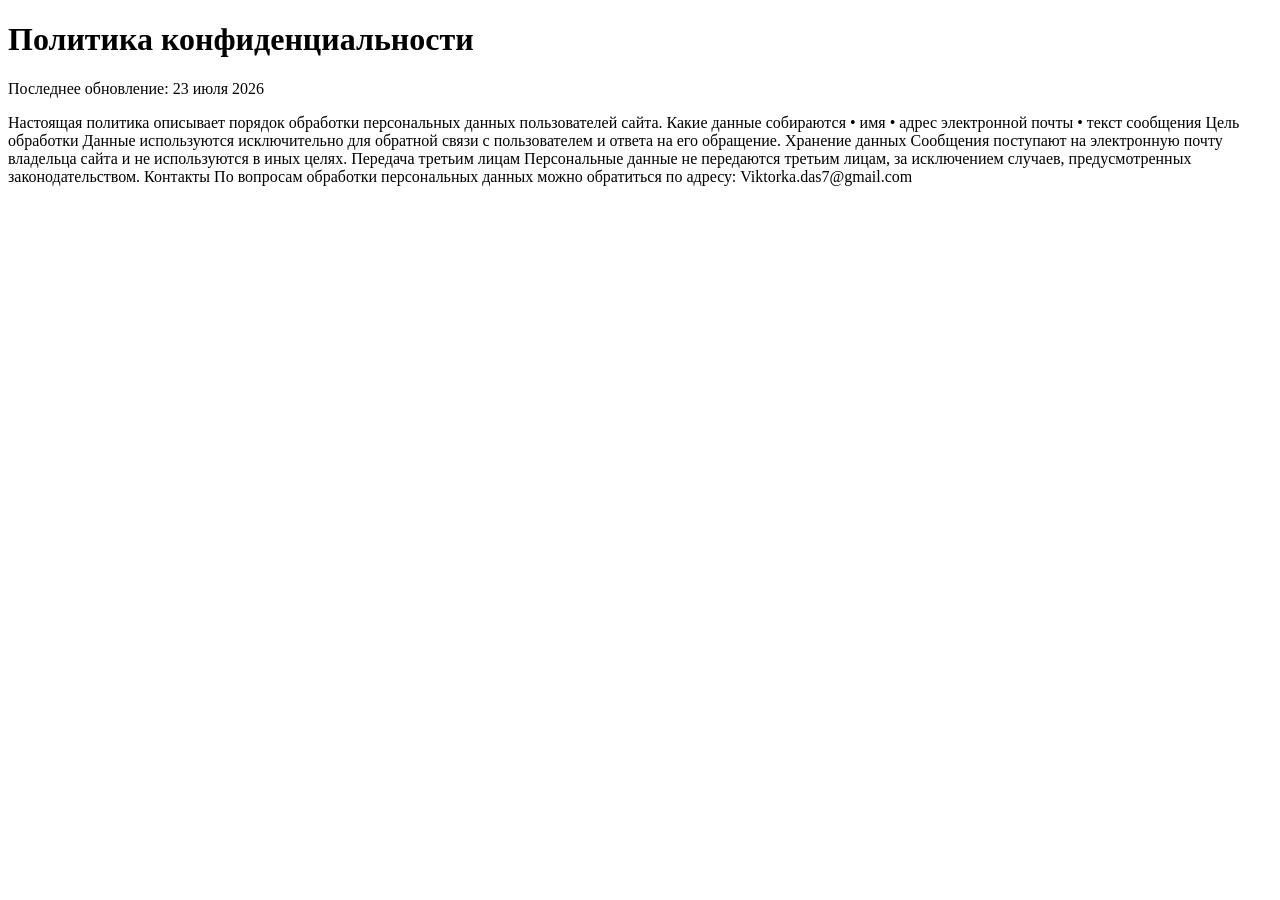
==== privacy.html @ 5bdad172 "privacy-sources" ====
<!DOCTYPE html>
<html lang="ru">
<head>
    <meta charset="UTF-8">
    <meta name="viewport" content="width=device-width, initial-scale=1.0">
    <title>Политика конфиденциальности</title>
</head>
<body>

<h1>Политика конфиденциальности</h1>

<p>Последнее обновление: 23 июля 2026</p>

Настоящая политика описывает порядок обработки персональных данных пользователей сайта.

Какие данные собираются

• имя
• адрес электронной почты
• текст сообщения

Цель обработки

Данные используются исключительно для обратной связи с пользователем и ответа на его обращение.

Хранение данных

Сообщения поступают на электронную почту владельца сайта и не используются в иных целях.

Передача третьим лицам

Персональные данные не передаются третьим лицам, за исключением случаев, предусмотренных законодательством.

Контакты

По вопросам обработки персональных данных можно обратиться по адресу:

Viktorka.das7@gmail.com
</body>
</html>
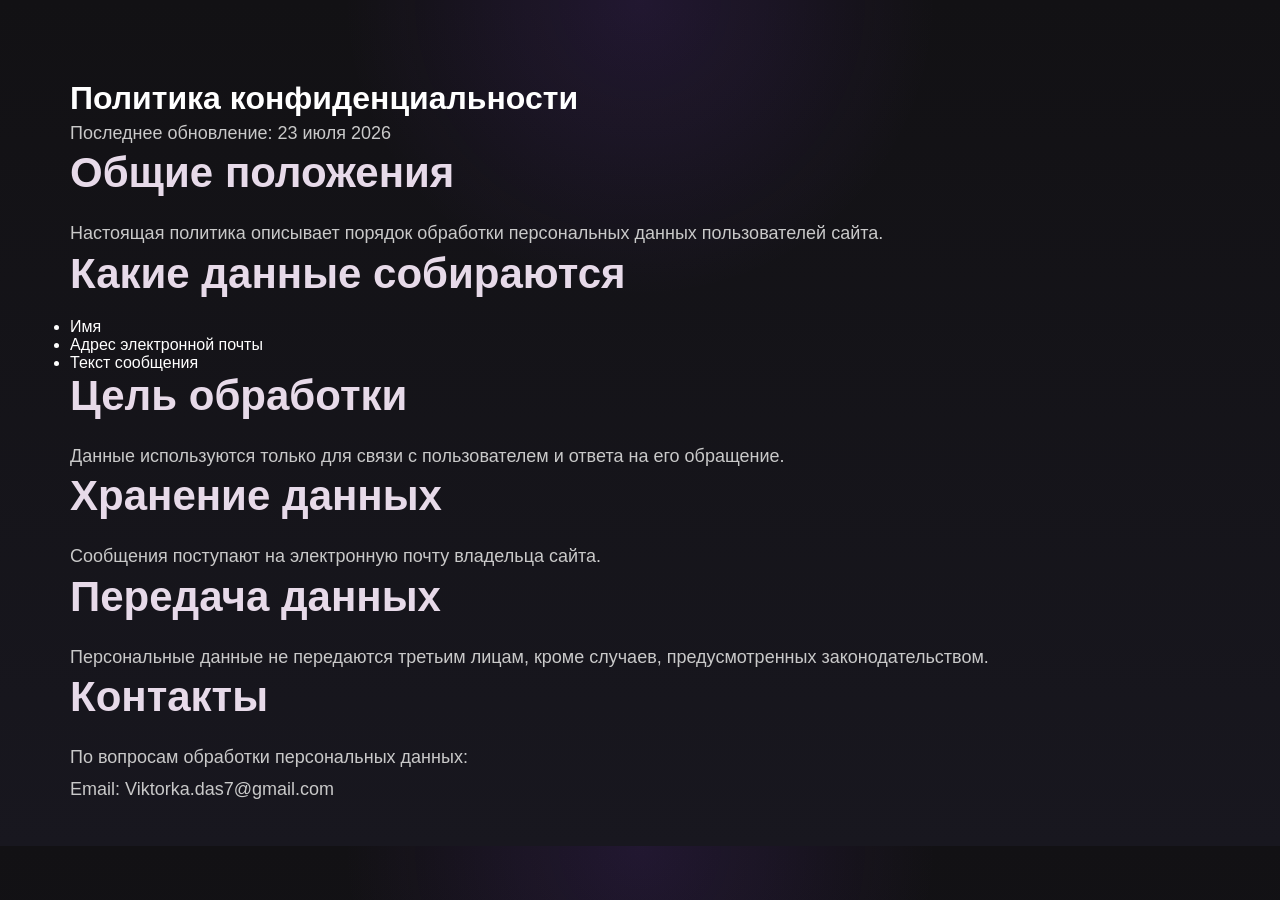
==== commit 9ac7f954: "imrove design" ====
--- a/privacy.html
+++ b/privacy.html
@@ -4,37 +4,88 @@
     <meta charset="UTF-8">
     <meta name="viewport" content="width=device-width, initial-scale=1.0">
     <title>Политика конфиденциальности</title>
+    <link rel="stylesheet" href="styles.css">
 </head>
 <body>
 
+<main>
+
 <h1>Политика конфиденциальности</h1>
 
-<p>Последнее обновление: 23 июля 2026</p>
+<p>
+Последнее обновление: 23 июля 2026
+</p>
 
+<section>
+<h2>Общие положения</h2>
+
+<p>
 Настоящая политика описывает порядок обработки персональных данных пользователей сайта.
+</p>
 
-Какие данные собираются
+</section>
 
-• имя
-• адрес электронной почты
-• текст сообщения
 
-Цель обработки
+<section>
 
-Данные используются исключительно для обратной связи с пользователем и ответа на его обращение.
+<h2>Какие данные собираются</h2>
 
-Хранение данных
+<ul>
+<li>Имя</li>
+<li>Адрес электронной почты</li>
+<li>Текст сообщения</li>
+</ul>
 
-Сообщения поступают на электронную почту владельца сайта и не используются в иных целях.
+</section>
 
-Передача третьим лицам
 
-Персональные данные не передаются третьим лицам, за исключением случаев, предусмотренных законодательством.
+<section>
 
-Контакты
+<h2>Цель обработки</h2>
 
-По вопросам обработки персональных данных можно обратиться по адресу:
+<p>
+Данные используются только для связи с пользователем и ответа на его обращение.
+</p>
 
-Viktorka.das7@gmail.com
+</section>
+
+
+<section>
+
+<h2>Хранение данных</h2>
+
+<p>
+Сообщения поступают на электронную почту владельца сайта.
+</p>
+
+</section>
+
+
+<section>
+
+<h2>Передача данных</h2>
+
+<p>
+Персональные данные не передаются третьим лицам, кроме случаев, предусмотренных законодательством.
+</p>
+
+</section>
+
+
+<section>
+
+<h2>Контакты</h2>
+
+<p>
+По вопросам обработки персональных данных:
+<br>
+Email: Viktorka.das7@gmail.com
+</p>
+
+</section>
+
+</main>
+
+
 </body>
 </html>
--- a/styles.css
+++ b/styles.css
@@ -0,0 +1,832 @@
+/* ==========================================
+                Colors
+========================================== */
+:root{
+
+--bg:#181818;
+
+--text:#ffffff;
+
+--text-light:#cfcfcf;
+
+--accent:#8e33ff;
+
+--card:#232323;
+
+}
+
+/* ==========================================
+                RESET
+========================================== */
+
+*{
+    margin:0;
+    padding:0;
+    box-sizing:border-box;
+}
+
+html{
+    scroll-behavior:smooth;
+}
+
+body{
+    font-family:Arial, Helvetica, sans-serif;
+    background: radial-gradient(circle at top, rgba(145, 69, 255, 0.12), transparent 28%),
+                linear-gradient(180deg, #121114 0%, #18171f 100%);
+    color:var(--text);
+    overflow-x:hidden;
+}
+
+img {
+    max-width: 100%;
+    display: block;
+}
+
+a {
+    color: inherit;
+    text-decoration: none;
+}
+
+button,
+input,
+textarea {
+    font: inherit;
+}
+
+/* ==========================================
+                HEADER
+========================================== */
+
+header{
+    min-height:100vh;
+    background:
+        linear-gradient(
+            rgba(18, 18, 18, 0.95),
+            rgba(28, 20, 38, 0.9)
+        );
+    padding: 0 20px;
+}
+
+.header-inner {
+    width: min(1200px, 100%);
+    margin: 0 auto;
+    display: grid;
+    gap: 48px;
+}
+
+
+/* ==========================================
+              TOP BAR
+========================================== */
+
+.top-bar{
+    display:flex;
+    justify-content:space-between;
+    align-items:center;
+    padding:25px 0;
+}
+
+
+/* ==========================================
+                LOGO
+========================================== */
+
+.logo{
+
+    position:relative;
+
+}
+
+.logo::before{
+
+    content:"";
+
+    position:absolute;
+
+    inset:-12px;
+
+    background:white;
+
+    filter:blur(35px);
+
+    opacity:.18;
+
+    z-index:-1;
+
+}
+
+.logo img{
+
+    height:70px;
+
+    display:block;
+
+    border-radius:40%;
+
+}
+
+
+/* ==========================================
+              NAVIGATION
+========================================== */
+
+.navigation{
+    display:flex;
+    align-items:center;
+    gap: 12px;
+}
+
+.navigation a{
+    text-decoration:none;
+    color:white;
+    padding:0 20px;
+    font-size:17px;
+    transition:.3s;
+}
+
+.navigation a:not(:last-child){
+    border-right:1px solid rgba(255,255,255,.18);
+}
+
+.navigation a:hover{
+    color:#d9c3ff;
+}
+
+
+/* ==========================================
+                HERO
+========================================== */
+
+.hero{
+    display:grid;
+    grid-template-columns:1fr 500px;
+    align-items:center;
+    gap:60px;
+    padding:70px 0 40px;
+    width: min(1120px, 100%);
+    margin: 0 auto;
+}
+
+
+/* ==========================================
+            HERO LEFT
+========================================== */
+
+.hero-content{
+
+    display:flex;
+
+    flex-direction:column;
+
+    gap:45px;
+
+}
+
+
+.hero-text{
+
+    display:flex;
+
+    flex-direction:column;
+
+    gap:20px;
+
+}
+
+
+.hero-text h1{
+    font-size:72px;
+    line-height:1.02;
+    letter-spacing:-2px;
+    max-width: 740px;
+}
+
+.profession{
+    font-size:24px;
+    color:#d6d6d6;
+}
+
+.description{
+    font-size:20px;
+    color:#c9c9c9;
+    max-width:680px;
+    line-height:1.7;
+}
+
+
+/* ==========================================
+                BUTTONS
+========================================== */
+
+.hero-buttons{
+
+    display:flex;
+
+    gap:20px;
+
+}
+
+.hero-buttons a{
+    display: inline-flex;
+    align-items: center;
+    justify-content: center;
+    text-decoration:none;
+    color:white;
+    padding:15px 32px;
+    border-radius:14px;
+    transition:.35s;
+}
+
+
+.primary{
+
+    background:#9018a3;
+
+}
+
+.primary:hover{
+
+    transform:translateY(-4px);
+
+    box-shadow:
+    0 10px 35px rgba(209, 60, 255, 0.45);
+
+}
+
+
+.secondary{
+
+    border:1px solid rgba(255,255,255,.25);
+
+    backdrop-filter:blur(10px);
+
+}
+
+.secondary:hover{
+
+    background:rgba(255,255,255,.08);
+
+}
+
+
+/* ==========================================
+                PHOTO
+========================================== */
+
+.hero-photo{
+
+    display:flex;
+
+    justify-content:center;
+
+    align-items:center;
+
+    position:relative;
+
+}
+
+
+/* красивое свечение */
+
+.hero-photo::before{
+
+    content:"";
+
+    position:absolute;
+
+    width:600px;
+
+    height:600px;
+
+    border-radius:50%;
+
+    background:
+
+    radial-gradient(
+
+    circle,
+
+    rgba(123,97,255,.9),
+
+    rgba(101, 70, 254, 0.15),
+
+    transparent
+
+    );
+
+    filter:blur(70px);
+
+    z-index:-1;
+
+}
+
+
+/* фотография */
+
+.hero-photo img{
+    width:600px;
+    max-width: 100%;
+    aspect-ratio: 1 / 1;
+    object-fit: cover;
+    border-radius:50%;
+    border:5px solid rgba(255,255,255,.08);
+    box-shadow: 0 25px 80px rgba(0,0,0,.45);
+    transition:.4s;
+}
+.hero-photo img:hover{
+
+    transform:scale(1.03);
+
+}
+
+
+/* ==========================================
+                MOBILE
+========================================== */
+
+@media(max-width:1100px){
+
+    .hero{
+
+        grid-template-columns:1fr;
+
+        text-align:center;
+
+    }
+
+    .hero-content{
+
+        align-items:center;
+
+    }
+
+    .hero-buttons{
+
+        justify-content:center;
+
+    }
+
+    .hero-text h1{
+
+        font-size:58px;
+
+    }
+
+    .top-bar{
+
+        flex-direction:column;
+
+        gap:25px;
+
+    }
+
+    .navigation{
+        flex-wrap:wrap;
+        justify-content:center;
+    }
+
+    .navigation a:not(:last-child){
+        border-right: none;
+    }
+
+    .hero-photo{
+
+        order:-1;
+
+    }
+
+    .hero-photo img{
+
+        width:430px;
+
+        height:430px;
+
+    }
+
+}
+
+/* ==========================================
+                MAIN PART
+========================================== */
+
+main {
+    margin: 0 auto;
+    padding: 80px 70px 40px;
+}
+
+h2 {
+    font-size: 42px;
+    color: #e7dae9;
+    margin-bottom: 20px;
+}
+
+p {
+    font-size: 18px;
+    color: #c9c9c9;
+    line-height: 1.8;
+}
+
+.info {
+    display: grid;
+    grid-template-columns: 1.4fr 1fr;
+    gap: 40px;
+    align-items: flex-start;
+    margin-bottom: 60px;
+}
+
+.info-text p {
+    margin-bottom: 18px;
+}
+
+.info-cards {
+    display: grid;
+    gap: 20px;
+}
+
+.info-card {
+    padding: 28px 22px;
+    border-radius: 24px;
+    background: rgba(255, 255, 255, 0.06);
+    border: 1px solid rgba(255, 255, 255, 0.08);
+}
+
+.info-card span {
+    display: block;
+    font-size: 32px;
+    font-weight: 700;
+    color: #fff;
+    margin-bottom: 8px;
+}
+
+.skills-section {
+    margin-bottom: 60px;
+}
+
+.skills-list {
+    display: grid;
+    grid-template-columns: repeat(3, minmax(140px, 1fr));
+    gap: 20px;
+    padding: 0;
+}
+
+.skills-list li {
+    list-style: none;
+    display: flex;
+    align-items: center;
+    justify-content: center;
+    min-height: 90px;
+    border-radius: 18px;
+    background: rgba(255, 255, 255, 0.06);
+    border: 1px solid rgba(255, 255, 255, 0.08);
+    color: #fff;
+    font-weight: 600;
+}
+
+.projects-section {
+    margin-bottom: 60px;
+}
+
+.projects-grid {
+    display: grid;
+    grid-template-columns: repeat(2, minmax(0, 1fr));
+    gap: 24px;
+}
+
+.project-card {
+    padding: 24px;
+    border-radius: 28px;
+    background: rgba(255, 255, 255, 0.05);
+    border: 1px solid rgba(255, 255, 255, 0.08);
+}
+
+.project-card h3 {
+    font-size: 26px;
+    margin: 18px 0 12px;
+    color: #fff;
+}
+
+.project-card p {
+    margin: 0;
+}
+
+.project-preview {
+    min-height: 180px;
+    border-radius: 20px;
+    background: linear-gradient(135deg, rgba(145, 69, 255, 0.16), rgba(45, 26, 85, 0.8));
+}
+
+.services-section {
+    margin-bottom: 60px;
+}
+
+.services-grid {
+    display: grid;
+    grid-template-columns: 1.1fr 1fr;
+    gap: 30px;
+    align-items: center;
+}
+
+.service-visual img {
+    width: 100%;
+    height: auto;
+    display: block;
+    border-radius: 30px;
+    object-fit: cover;
+    border: 1px solid rgba(255, 255, 255, 0.08);
+}
+
+.service-list {
+    display: grid;
+    gap: 18px;
+}
+
+.service-card {
+    padding: 24px;
+    border-radius: 24px;
+    background: rgba(255, 255, 255, 0.06);
+    border: 1px solid rgba(255, 255, 255, 0.08);
+}
+
+.service-card h3 {
+    margin-bottom: 10px;
+}
+
+.review-section {
+    margin-bottom: 60px;
+}
+
+.review-card {
+    max-width: 900px;
+    padding: 32px 34px;
+    border-radius: 28px;
+    background: rgba(255, 255, 255, 0.06);
+    border: 1px solid rgba(255, 255, 255, 0.08);
+}
+
+.review-card p {
+    font-size: 20px;
+    margin-bottom: 16px;
+}
+
+.review-card span {
+    display: block;
+    color: #d6c1ff;
+    font-weight: 600;
+}
+
+.contact-section {
+    display: grid;
+    grid-template-columns: 1fr 1fr;
+    gap: 40px;
+    align-items: start;
+    padding: 40px;
+    border-radius: 32px;
+    background: rgba(255, 255, 255, 0.04);
+    border: 1px solid rgba(255, 255, 255, 0.08);
+}
+
+.contact-copy {
+    max-width: 520px;
+}
+
+.contact-copy p {
+    margin-top: 12px;
+}
+
+form {
+    display: grid;
+    gap: 18px;
+}
+
+form label {
+    color: #dcd6e2;
+    font-size: 15px;
+    font-weight: 600;
+}
+
+form input,
+form textarea {
+    width: 100%;
+    padding: 16px 18px;
+    border-radius: 16px;
+    border: 1px solid rgba(255, 255, 255, 0.1);
+    background: rgba(255, 255, 255, 0.06);
+    color: #fff;
+    resize: vertical;
+}
+
+form textarea {
+    min-height: 160px;
+}
+
+form button {
+    margin-top: 6px;
+    padding: 16px 24px;
+    border-radius: 16px;
+    border: none;
+    background: #c13dd5;
+    color: #fff;
+    font-size: 16px;
+    font-weight: 600;
+    cursor: pointer;
+}
+
+footer {
+    display: flex;
+    flex-wrap: wrap;
+    justify-content: space-between;
+    gap: 24px;
+    padding: 40px 0;
+    text-align: left;
+    background: rgba(255, 255, 255, 0.05);
+    color: #fff;
+}
+
+footer section {
+    min-width: 220px;
+}
+
+@media (max-width: 1100px) {
+    .hero {
+        grid-template-columns: 1fr;
+        text-align: center;
+    }
+
+    .hero-content {
+        align-items: center;
+    }
+
+    .hero-buttons {
+        justify-content: center;
+    }
+
+    .hero-text h1 {
+        font-size: 58px;
+    }
+
+    .top-bar {
+        flex-direction: column;
+        gap: 25px;
+        padding: 25px 40px;
+    }
+
+    .navigation {
+        flex-wrap: wrap;
+        justify-content: center;
+    }
+
+    .hero-photo {
+        order: -1;
+    }
+
+    .hero-photo img {
+        width: 430px;
+        height: 430px;
+    }
+
+    .info,
+    .services-grid,
+    .contact-section {
+        grid-template-columns: 1fr;
+    }
+
+    .skills-list {
+        grid-template-columns: repeat(2, minmax(140px, 1fr));
+    }
+
+    .projects-grid {
+        grid-template-columns: 1fr;
+    }
+}
+
+@media (max-width: 750px) {
+    .top-bar {
+        padding: 20px 24px;
+    }
+
+    .hero {
+        padding: 40px 24px;
+        gap: 35px;
+    }
+
+    .hero-text h1 {
+        font-size: 48px;
+    }
+
+    .hero-buttons a {
+        width: 100%;
+        text-align: center;
+    }
+
+    .hero-photo img {
+        width: 320px;
+        height: 320px;
+    }
+
+    .info,
+    .services-grid,
+    .contact-section {
+        padding: 0;
+    }
+
+    .skills-list {
+        grid-template-columns: 1fr;
+    }
+
+    .info-cards,
+    .projects-grid,
+    .service-list,
+    .contact-section,
+    .review-card {
+        width: 100%;
+    }
+}
+
+/* ==========================================
+                FOOTER
+========================================== */
+
+footer {
+    display: flex;
+    justify-content: center;
+    gap: 120px;
+
+    padding: 60px 10%;
+    margin-top: 80px;
+
+    background-color: #111;
+    border-top: 1px solid #2a2a2a;
+}
+
+footer section {
+    display: flex;
+    flex-direction: column;
+    gap: 15px;
+}
+
+footer h2 {
+    font-size: 1.2rem;
+    color: #fff;
+    margin-bottom: 10px;
+}
+
+footer a {
+    color: #bfbfbf;
+    text-decoration: none;
+    transition: color .25s ease,
+                transform .25s ease;
+}
+
+footer a:hover {
+    color: #ffffff;
+    transform: translateX(5px);
+}
+
+/* ==========================================
+                icons
+========================================== */
+
+.socials {
+    display: flex;
+    gap: 18px;
+}
+
+.socials a {
+    width: 42px;
+    height: 42px;
+
+    display: flex;
+    justify-content: center;
+    align-items: center;
+
+    border-radius: 12px;
+    background: #cccccc;
+
+    transition: .25s;
+}
+
+.socials img {
+    width: 22px;
+    height: 22px;
+}
+
+.socials a:hover {
+    transform: translateY(-4px);
+    background: #2b2b2b;
+}
+
+.socials a:hover {
+    box-shadow: 0 0 20px rgba(255,255,255,.15);
+}
+
+.socials a {
+    background: rgba(255,255,255,.05);
+    backdrop-filter: blur(10px);
+    border: 1px solid rgba(255,255,255,.08);
+}
+
+#gh{
+    background: #ffffff;
+    border: 50%;
+}
+
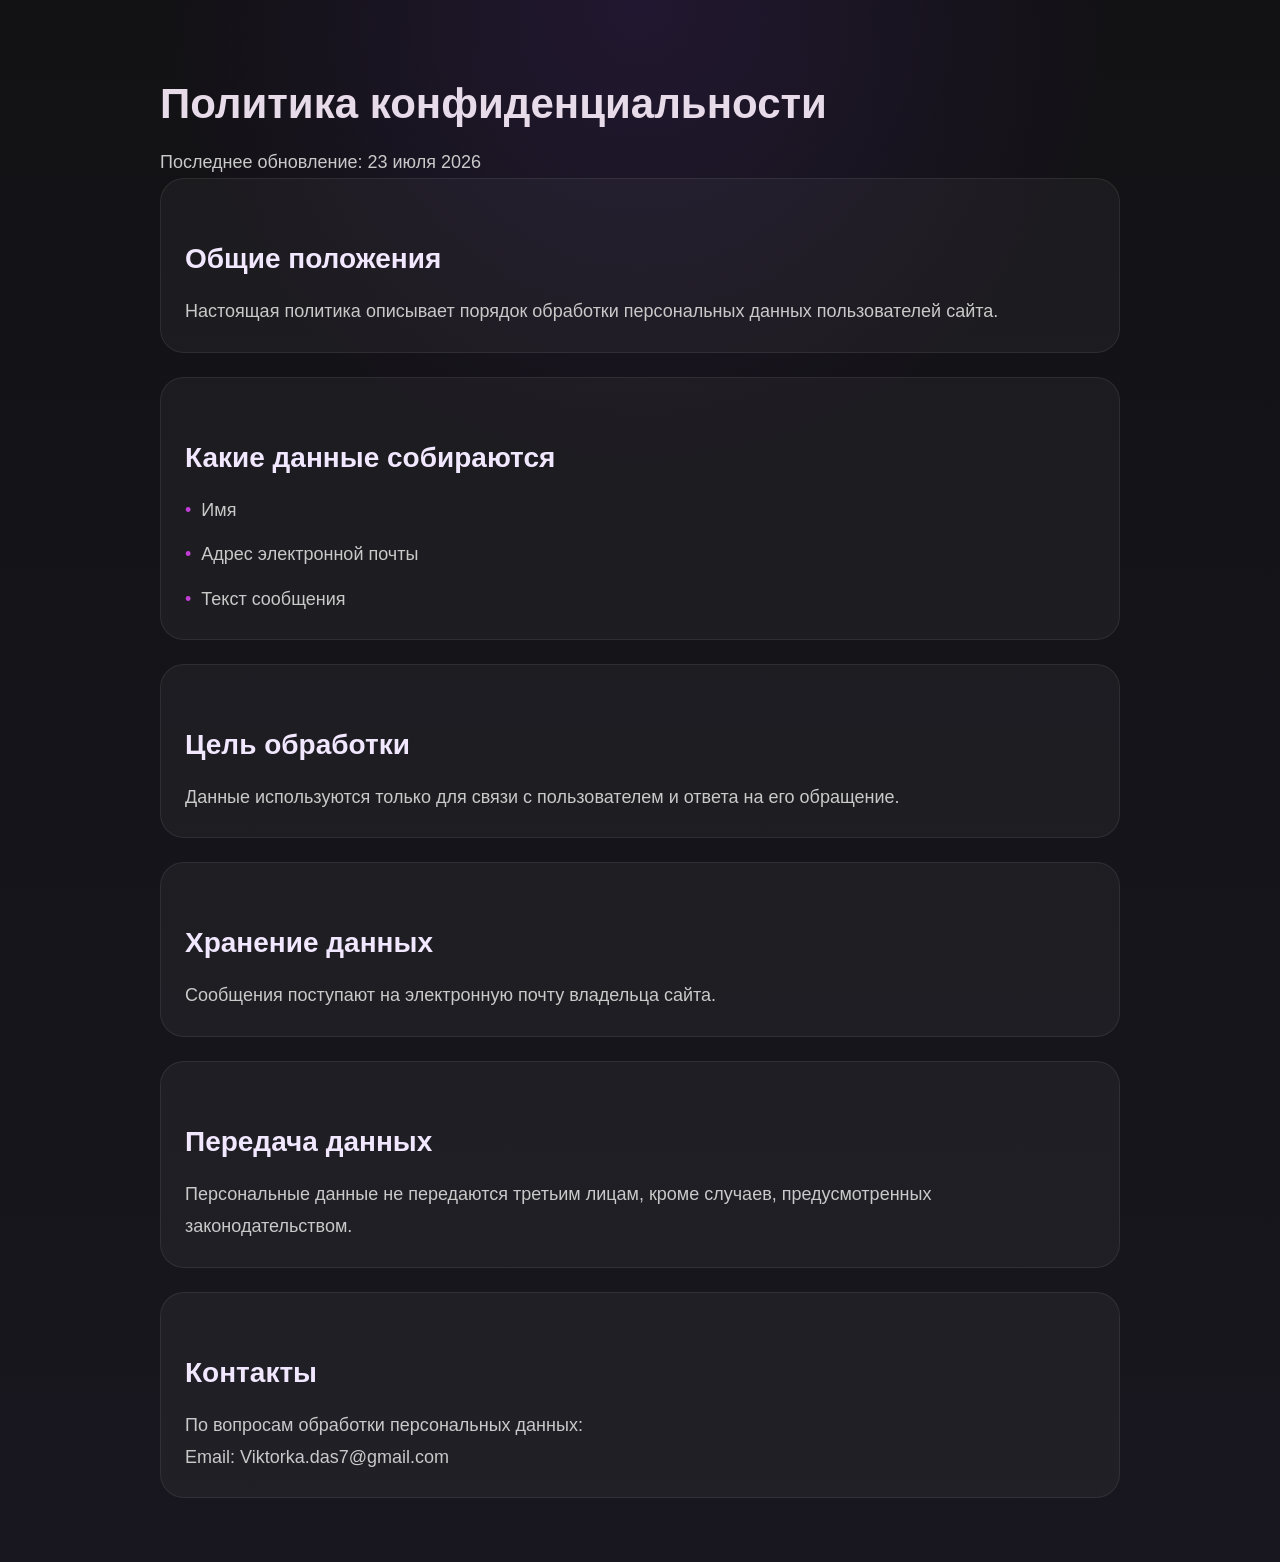
==== commit 3ee0dae4: "Desing privacy.html source.html" ====
--- a/privacy.html
+++ b/privacy.html
@@ -8,7 +8,7 @@
 </head>
 <body>
 
-<main>
+<main class="content-page">
 
 <h1>Политика конфиденциальности</h1>
 
--- a/styles.css
+++ b/styles.css
@@ -74,6 +74,66 @@
     gap: 48px;
 }
 
+.container {
+    width: min(1200px, 100%);
+    margin: 0 auto;
+    padding: 0 20px;
+}
+
+.content-page {
+    max-width: 1000px;
+    margin: 0 auto;
+    padding: 80px 20px 40px;
+}
+
+.content-page h1 {
+    font-size: 42px;
+    margin-bottom: 18px;
+    color: #e7dae9;
+}
+
+.content-page h2 {
+    margin-top: 40px;
+    font-size: 28px;
+    color: #f1e7ff;
+}
+
+.content-page p,
+.content-page li {
+    font-size: 18px;
+    color: #c9c9c9;
+    line-height: 1.8;
+}
+
+.content-page ul {
+    list-style: none;
+    padding-left: 0;
+    margin: 0;
+    display: grid;
+    gap: 12px;
+}
+
+.content-page ul li::before {
+    content: "•";
+    color: #c13dd5;
+    margin-right: 10px;
+}
+
+.content-page section {
+    padding: 24px;
+    border-radius: 24px;
+    background: rgba(255, 255, 255, 0.04);
+    border: 1px solid rgba(255, 255, 255, 0.08);
+    margin-bottom: 24px;
+}
+
+.content-page a {
+    color: #c13dd5;
+}
+
+.content-page a:hover {
+    color: #d9c3ff;
+}
 
 /* ==========================================
               TOP BAR
@@ -411,7 +471,7 @@
 
 main {
     margin: 0 auto;
-    padding: 80px 70px 40px;
+    padding: 80px 20px 40px;
 }
 
 h2 {
@@ -604,6 +664,37 @@
     font-weight: 600;
 }
 
+.privacy-consent {
+    display: flex;
+    align-items: center;
+}
+
+.checkbox-label {
+    display: inline-flex;
+    align-items: center;
+    gap: 10px;
+    color: #dcd6e2;
+    font-size: 15px;
+    font-weight: 600;
+    cursor: pointer;
+    white-space: nowrap;
+}
+
+.checkbox-label input[type="checkbox"] {
+    width: 18px;
+    height: 18px;
+    accent-color: #c13dd5;
+    margin: 0;
+}
+
+.checkbox-label a {
+    color: #c13dd5;
+}
+
+.checkbox-label a:hover {
+    color: #d9c3ff;
+}
+
 form input,
 form textarea {
     width: 100%;
@@ -647,6 +738,14 @@
 }
 
 @media (max-width: 1100px) {
+    main {
+        padding: 60px 18px 30px;
+    }
+
+    .content-page {
+        padding: 70px 15px 30px;
+    }
+
     .hero {
         grid-template-columns: 1fr;
         text-align: center;
